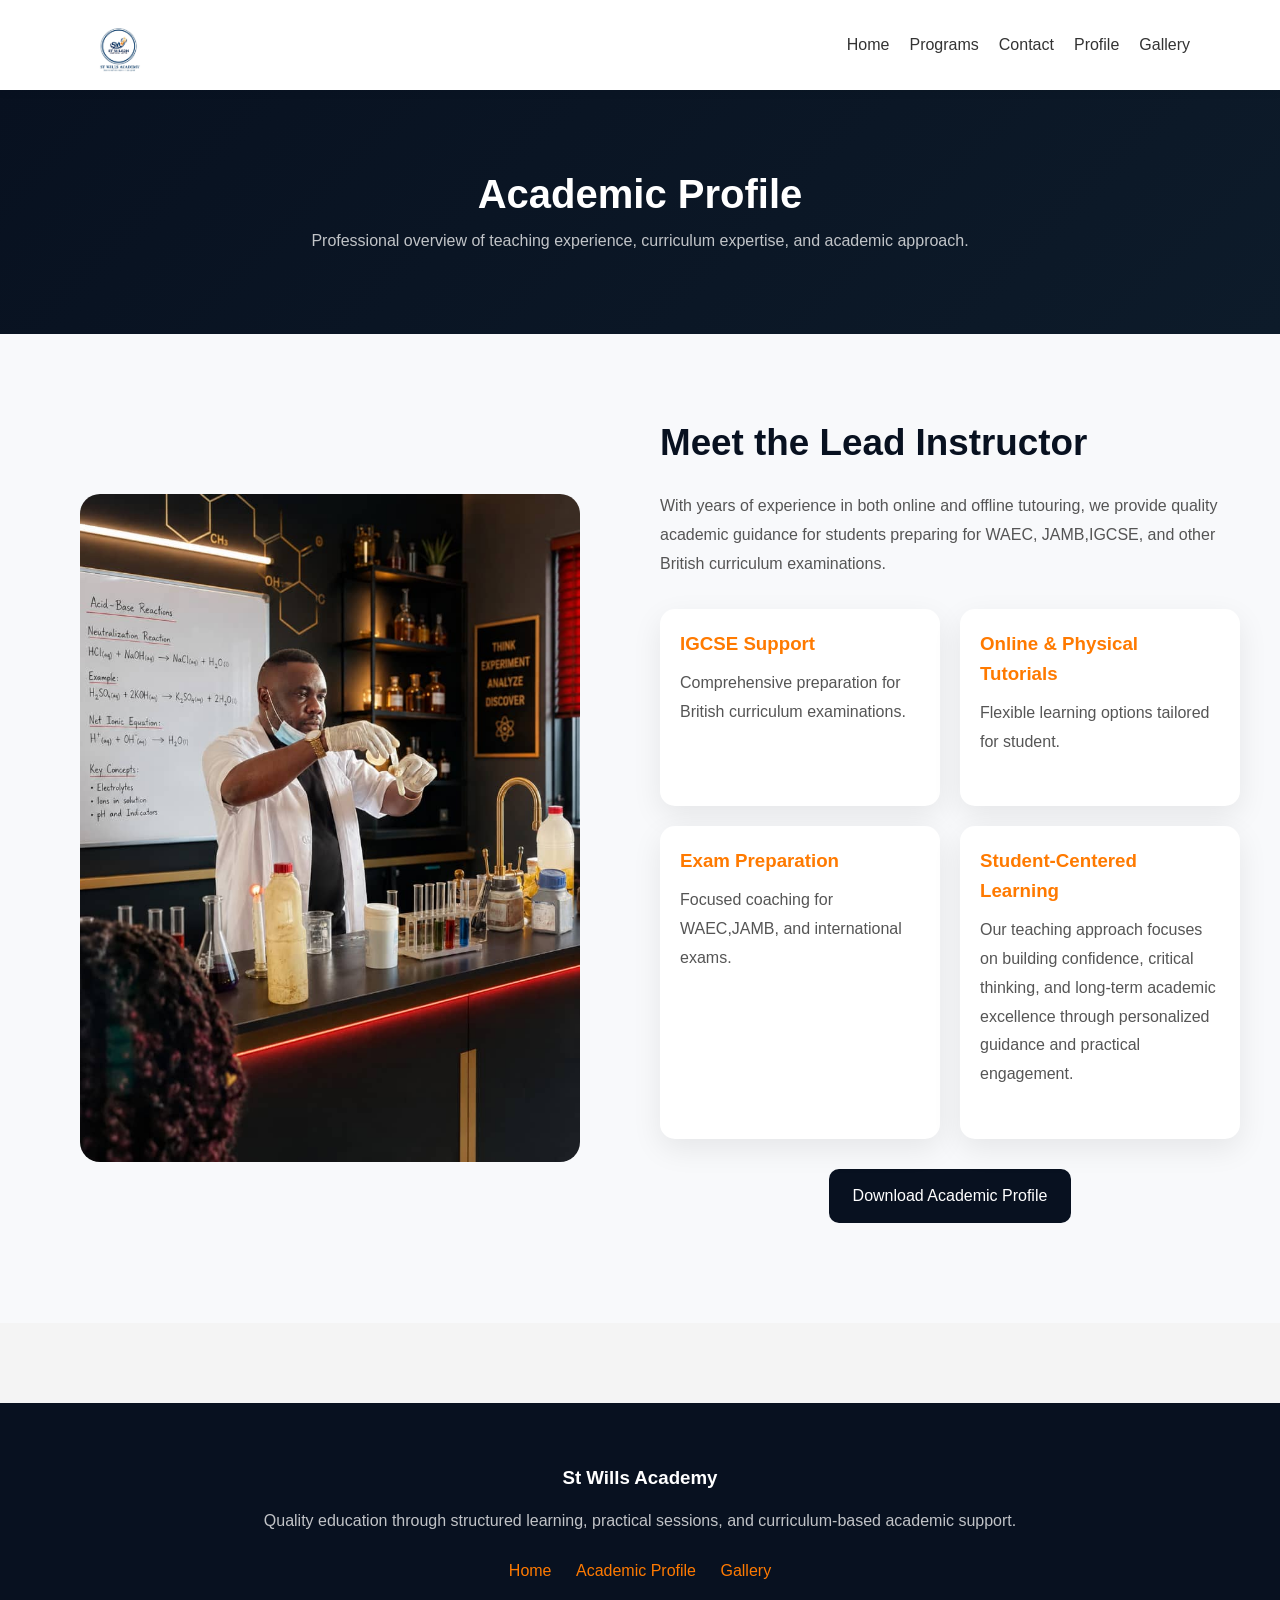
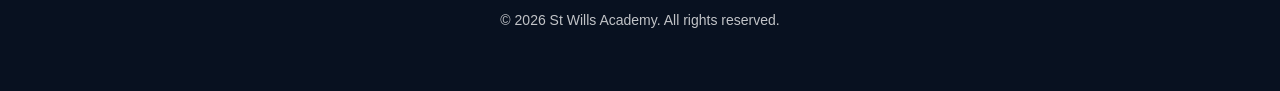
==== pages/academic-profile.html @ a0d8726b "Added academic profile page and responsive improvements" ====
<!doctype html>
<html lang="en">
  <head>
    <meta charset="UTF-8" />
    <meta name="viewport" content="width=device-width, initial-scale=1.0" />
    <title>Academic Profile | St Wills Academy</title>

    <link rel="stylesheet" href="../css/style.css" />
  </head>

  <body>
    <!-- NAVBAR -->
    <header class="navbar">
      <div class="container nav-wrapper">
        <a href="index.html" class="logo">
          <img src="../images/logo.jpg" alt="St Wills Academy Logo" />
        </a>

        <!-- NAV LINKS -->
        <nav class="nav-links" id="navLinks">
          <a href="../index.html">Home</a>
          <a href="../pages/Programs.html">Programs</a>
          <a href="../pages/contact.html">Contact</a>
          <a href="../pages/academic-profile.html">Profile</a>
          <a href="../pages/gallery.html">Gallery</a>
        </nav>

        <!-- HAMBURGER -->
        <div class="hamburger" id="hamburger">☰</div>
      </div>
    </header>
    <!-- profile-hero -->

    <section class="profile-hero">
      <div class="profile-hero-content">
        <h1>Academic Profile</h1>

        <p>
          Professional overview of teaching experience, curriculum expertise,
          and academic approach.
        </p>
      </div>
    </section>
    <!-- Instructor Section -->
    <section class="instructor-section">
      <div class="instructor-container">
        <div class="instructor-image">
          <img src="../images/academic-profile.jpg" alt="Lead Instructor" />
        </div>
        <div class="instructor-content">
          <h2>Meet the Lead Instructor</h2>
          <p>
            With years of experience in both online and offline tutouring, we
            provide quality academic guidance for students preparing for WAEC,
            JAMB,IGCSE, and other British curriculum examinations.
          </p>
          <div class="instructor-highlights">
            <div class="highlight-card">
              <h3>IGCSE Support</h3>
              <p>
                Comprehensive preparation for British curriculum examinations.
              </p>
            </div>
            <div class="highlight-card">
              <h3>Online & Physical Tutorials</h3>
              <p>Flexible learning options tailored for student.</p>
            </div>
            <div class="highlight-card">
              <h3>Exam Preparation</h3>
              <p>Focused coaching for WAEC,JAMB, and international exams.</p>
            </div>
            <div class="highlight-card">
              <h3>Student-Centered Learning</h3>

              <p>
                Our teaching approach focuses on building confidence, critical
                thinking, and long-term academic excellence through personalized
                guidance and practical engagement.
              </p>
            </div>
          </div>
          <a
            href="../assets/academic-profile.pdf"
            class="profile-btn"
            target="_blank"
          >
            Download Academic Profile</a
          >
        </div>
      </div>
    </section>
    <!-- FOOTER -->
    <footer class="profile-footer">
      <div class="footer-content">
        <h3>St Wills Academy</h3>

        <p>
          Quality education through structured learning, practical sessions, and
          curriculum-based academic support.
        </p>

        <div class="footer-links">
          <a href="../index.html">Home</a>
          <a href="../pages/academic-profile.html">Academic Profile</a>
          <a href="../pages/gallery.html">Gallery</a>
        </div>

        <p class="copyright">© 2026 St Wills Academy. All rights reserved.</p>
      </div>
    </footer>
  </body>
</html>
---- css/style.css ----
/* RESET */
:root {
  --text-light: #555;
  --text-dark-bg: rgba(255, 255, 255, 0.82);
}
* {
  margin: 0;
  padding: 0;
  box-sizing: border-box;
  font-family: "Segoe UI", sans-serif;
  max-width: 100%;
}

html {
  scroll-behavior: smooth;
}

body {
  overflow-x: hidden;
  line-height: 1.6;
  background: #f4f4f4;
  color: #222;
}
h1 {
  font-weight: 36px;
  line-height: 1.2;
}
h2 {
  font-size: 28px;
}
p {
  color: var(--text-light);
  font-size: 16px;
}

.dark-section p {
  color: var(--text-dark-bg);
}

img,
video {
  max-width: 100%;
  display: block;
}

/* CONTAINER */
.container {
  width: 90%;
  max-width: 1100px;
  margin: auto;
}

/* NAVBAR BASE */
.navbar {
  background: #fff;
  padding: 15px 0;
  box-shadow: 0 2px 10px rgba(0, 0, 0, 0.05);
  position: sticky;
  top: 0;
  z-index: 1000;
}

.nav-wrapper {
  display: flex;
  justify-content: space-between;
  align-items: center;
}

/* LOGO */
.logo img {
  height: 60px;
}

/* NAV LINKS (hidden by default on mobile) */
.nav-links {
  display: none;
  flex-direction: column;
  position: absolute;
  top: 70px;
  right: 5%;
  background: #fff;
  width: 200px;
  box-shadow: 0 5px 20px rgba(0, 0, 0, 0.1);
  border-radius: 8px;
  padding: 15px;
}

.nav-links a {
  padding: 10px 0;
  text-decoration: none;
  color: #333;
}

/* HAMBURGER (visible on mobile) */
.hamburger {
  font-size: 24px;
  cursor: pointer;
}
.nav-links.active {
  display: flex;
}
.nav-links a:hover {
  color: #ff7a00;
}

.nav-links a {
  position: relative;
}

.nav-links a::after {
  content: "";
  position: absolute;
  left: 0;
  bottom: -5px;
  width: 0%;
  height: 2px;
  background: #ff7a00;
  transition: 0.3s;
}

.nav-links a:hover::after {
  width: 100%;
}

/* HERO */

.hero {
  background: url("../images/sunrise-university.jpg") center/cover no-repeat;
  height: 85vh;
  display: flex;
  align-items: center;
  justify-content: center;
  text-align: center;
  color: #fff;
  position: relative;
}
.hero-overlay {
  position: absolute;
  inset: 0;
  background: rgba(0, 0, 0, 0.55);
}

.hero::before {
  content: "";
  position: absolute;
  width: 100%;
  height: 100%;
  background: rgba(0, 0, 0, 0.6);
}

.hero-content {
  position: relative;
  z-index: 2;
  display: flex;
  flex-direction: column;
  align-items: center;
  justify-content: center;
  text-align: center;
  max-width: 800px;
  margin: 0 auto;
  padding: 0 20px;
  padding-top: 10px;
}

.hero h1 {
  font-size: 28px;
}

.hero p {
  margin-bottom: 10px;
}
.hero-buttons {
  display: flex;
  justify-content: center;
  align-items: center;
  flex-wrap: wrap;
  width: 100%;
  gap: 12px;
  margin-top: 10px;
}

.btn {
  display: inline-block;
  padding: 12px 22px;
  background: #ff7a00;
  color: #fff;
  border-radius: 6px;
  text-align: center;
  min-width: 160px;
  text-decoration: none;
  transition: 0.3s;
}
.btn.primary {
  background: #ff7a00;
}
.btn.secondary {
  background: transparent;
  border: 1px solid #ff7a00;
  color: #fff;
}

.btn:hover {
  background: #e66900;
}
/* SECTION */
section {
  padding: 70px 20px;
}
.section-title {
  margin-bottom: 15px;
}
.section-subtext {
  margin-bottom: 35px;
}

/* ABOUT */
.about {
  display: grid;
  grid-template-columns: 1fr;
  gap: 20px;
}

.carousel img {
  display: none;
  width: 100%;
  height: 500px;
  border-radius: 10px;
}

.carousel .active {
  display: block;
}
/* PROMISE SECTION */
/* SECTION WRAPPER */
.premium-section {
  padding: 60px 20px;

  background:
    radial-gradient(
      circle at top left,
      rgba(13, 110, 253, 0.3),
      transparent 30%
    ),
    radial-gradient(
      circle at bottom right,
      rgba(0, 31, 77, 0.4),
      transparent 35%
    ),
    linear-gradient(135deg, #081120, #0d1b2a);

  overflow-x: hidden;
}
/* SECTION HEADINGS */
.section-header {
  text-align: center;

  margin-bottom: 50px;
}

.section-header h2 {
  font-size: 2.2rem;

  color: white;

  margin-bottom: 15px;
}

.section-header p {
  max-width: 700px;

  margin: auto;

  line-height: 1.7;

  color: rgba(255, 255, 255, 0.82);
}
/* GRID SYSTEM (MOBILE FIRST) */
.glass-grid {
  display: grid;

  grid-template-columns: 1fr;

  gap: 20px;

  justify-items: center;

  width: 100%;
}
/* GLASS CARD */
.glass-card {
  width: 100%;
  max-width: 350px;

  box-sizing: border-box;

  padding: 30px 25px;

  border-radius: 20px;

  background: rgba(255, 255, 255, 0.08);

  backdrop-filter: blur(12px);
  -webkit-backdrop-filter: blur(12px);

  border: 1px solid rgba(255, 255, 255, 0.15);

  box-shadow: 0 8px 32px rgba(0, 0, 0, 0.15);

  position: relative;

  overflow: hidden;

  transition:
    transform 0.3s ease,
    box-shadow 0.3s ease;
}
/* CARD LIGHT EFFECT */
.glass-card::before {
  content: "";

  position: absolute;

  width: 120px;
  height: 120px;

  background: rgba(255, 255, 255, 0.08);

  border-radius: 50%;

  top: -40px;
  right: -40px;
}
/* HOVER EFFECT */
.glass-card:hover {
  transform: translateY(-6px);

  box-shadow: 0 15px 40px rgba(0, 0, 0, 0.25);
}
/* CARD TYPOGRAPHY */
.glass-card h3 {
  font-size: 1.5rem;

  line-height: 1.2;

  margin-bottom: 15px;

  color: #ff7a00;
}

.glass-card p {
  font-size: 15px;

  line-height: 1.7;

  color: rgba(255, 255, 255, 0.82);
}

/* ACADEMIC PROFILE */

/* HOMEPAGE INTRO */
.intro-section {
  padding: 80px 20px;
  text-align: center;

  background: #0d1b2a;
  color: white;
}

.intro-content {
  max-width: 800px;
  margin: auto;
}

.intro-section h2 {
  font-size: 2.2rem;
  margin-bottom: 15px;
}

.intro-section p {
  line-height: 1.7;
  color: rgba(255, 255, 255, 0.8);
  margin-bottom: 25px;
}

.intro-btn {
  display: inline-block;

  padding: 12px 22px;

  background: #ff7a00;
  color: white;

  border-radius: 8px;

  text-decoration: none;

  transition: 0.3s ease;
}

.intro-btn:hover {
  background: #ff8f1f;
}
/* PROFILE HERO */
.profile-hero {
  padding: 80px 20px;
  text-align: center;

  background: linear-gradient(135deg, #081120, #0d1b2a);
  color: white;
}

.profile-hero-content {
  max-width: 800px;
  margin: auto;
}

.profile-hero h1 {
  font-size: 2.5rem;
  margin-bottom: 10px;
}

.profile-hero p {
  color: rgba(255, 255, 255, 0.75);
  line-height: 1.6;
}
/* INSTRUCTOR SECTION */
.instructor-section {
  padding: 80px 20px;
  background: #f8f9fb;
}
/* INSTRUCTOR LAYOUT */

.instructor-container {
  display: flex;
  flex-direction: column;

  gap: 40px;

  max-width: 1200px;
  margin: auto;
}

.instructor-image {
  width: 100%;
}

.instructor-image img {
  width: 100%;

  max-width: 500px;

  height: auto;

  display: block;

  margin: auto;

  border-radius: 20px;

  object-fit: cover;
}

.instructor-content {
  width: 100%;
}

.instructor-highlights {
  display: grid;

  grid-template-columns: 1fr;

  gap: 20px;

  margin-top: 30px;
}

.instructor-content h2 {
  font-size: 2.3rem;
  margin-bottom: 20px;
  color: #081120;
}
.instructor-content p {
  line-height: 1.8;
  margin-bottom: 30px;
  color: #555;
}

.highlight-card {
  padding: 20px;
  border-radius: 15px;
  background: white;
  box-shadow: 0 10px 30px rgba(0, 0, 0, 0.08);
}
.highlight-card h3 {
  margin-bottom: 10px;
  color: #ff7a00;
}
.profile-btn {
  display: block;

  width: fit-content;

  margin: 30px auto 20px;

  padding: 14px 24px;

  border-radius: 10px;

  background: #081120;

  color: white;

  text-decoration: none;

  transition: 0.3s ease;
}
.profile-btn:hover {
  background: #0d6efd;
}
/* PROFILE FOOTER */
.profile-footer {
  background: #081120;
  color: white;

  padding: 60px 20px;
  margin-top: 80px;

  text-align: center;
}

.footer-content {
  max-width: 800px;
  margin: auto;
}

.profile-footer h3 {
  margin-bottom: 15px;
}

.profile-footer p {
  color: rgba(255, 255, 255, 0.75);
  line-height: 1.6;
}

.footer-links {
  margin: 25px 0;
}

.footer-links a {
  margin: 0 10px;
  color: #ff7a00;
  text-decoration: none;
}

.footer-links a:hover {
  text-decoration: underline;
}

.copyright {
  font-size: 14px;
  margin-top: 20px;
  color: rgba(255, 255, 255, 0.5);
}

/* VIDEO */
.video-section {
  height: 50vh;
  padding: 40px 20px;
  position: relative;
  overflow: hidden;
}
.video-section video {
  width: 100%;
  height: 100%;
  border-radius: 10px;
  object-fit: cover;
}

/* CONTACT */
.contact-hero {
  background: url("../images/student-study.jpg") center/cover no-repeat;
  height: 50vh;
  display: flex;
  align-items: center;
  color: #fff;
  position: relative;
}
.contact-container {
  display: flex;
  flex-direction: column;
  gap: 20px;
}
.contact-grid {
  display: flex;
  flex-direction: column;
  gap: 20px;
  background: #f4f4f4;
  padding: 30px;
  border-radius: 10px;
}
.contact-action {
  display: flex;
  flex-direction: column;
  gap: 10px;
}
.contact-action .btn {
  width: fit-content;
  min-width: 180px;
}

.contact-box {
  background: #f4f4f4;
  padding: 30px;
  border-radius: 10px;
  margin-bottom: 20px;
}

.contact-box a {
  display: block;
  width: 100%;
  margin: 10px 0;
}

/* CONTACT FORM */
.contact-form {
  background: #fff;
  padding: 30px 20px;
  margin-top: 40px;
  border-radius: 12px;
  box-shadow: 0 8px 25px rgba(0, 0, 0, 0.08);
  max-width: 500px;
  margin-left: auto;
  margin-right: auto;
}

.contact-form h2 {
  margin-bottom: 20px;
  text-align: center;
}

/* FORM GROUP */
.form-group {
  position: relative;
  margin-bottom: 20px;
}

/* INPUTS */
.form-group input,
.form-group textarea {
  width: 100%;
  padding: 14px 12px;
  border: 1px solid #ddd;
  border-radius: 6px;
  outline: none;
  font-size: 14px;
  background: transparent;
}

/* LABEL */
.form-group label {
  position: absolute;
  left: 12px;
  top: 14px;
  color: #777;
  font-size: 14px;
  background: #fff;
  padding: 0 5px;
  transition: 0.3s;
}

/* FLOAT EFFECT */
.form-group input:focus + label,
.form-group input:valid + label,
.form-group textarea:focus + label,
.form-group textarea:valid + label {
  top: -8px;
  font-size: 12px;
  color: #ff7a00;
}

/* BUTTON */
.contact-form button {
  width: 100%;
  padding: 12px;
  border: none;
  background: #ff7a00;
  color: #fff;
  font-size: 16px;
  border-radius: 6px;
  cursor: pointer;
  transition: 0.3s;
}

.contact-form button:hover {
  background: #e66b00;
}

/* SOCIALS*/
.social-links {
  display: grid;
  grid-template-columns: repeat(4, 1fr);
  gap: 15px;
  max-width: 200px;
}
.social-links a {
  font-size: 20px;
  text-align: center;
  cursor: pointer;
  color: #ff6600;
  transition: 0.3s;
}

.social-links a:hover {
  color: #ffcc00;
}

/* PROGRAM HERO */
.program-hero {
  background: url("../images/program-img.jpg") center/cover no-repeat;
  height: 50vh;
  color: #fff;
  text-align: center;
  padding: 60px 20px;
  position: relative;
}

.scroll-down {
  margin-top: 20px;
  font-size: 30px;

  opacity: 0.7;
}

/* PROGRAM GRID */
.programs {
  display: grid;
  grid-template-columns: 1fr;
  gap: 20px;
  padding: 40px 0;
}

/* CARD */
.program-card {
  background: #fff;
  padding: 25px;
  border-radius: 10px;
  box-shadow: 0 6px 20px rgba(0, 0, 0, 0.08);
  transition: 0.3s;
}

.program-card h3 {
  margin-bottom: 10px;
  color: #ff7a00;
}

.program-card:hover {
  transform: translateY(-5px);
}

/* CTA */
.program-cta {
  text-align: center;
  padding: 40px 0;
}
/* FACILITIES */
.facilities {
  padding: 60px 20px;
  text-align: center;
  background: linear-gradient(135deg, #ff6600, #001f4d);
}

.facility-grid {
  display: grid;
  gap: 15px;
}

.facility-grid img {
  width: 100%;
  height: 500px;
  object-fit: cover;
  box-shadow: 0 10px 25px rgba(0, 0, 0, 0.1);
  border-radius: 12px;
  transition: transform 0.4s ease;
}
.facility-grid img:hover {
  transform: scale(1.05);
}
#lightbox {
  position: fixed;
  top: 0;
  left: 0;
  width: 100%;
  height: 100%;
  background: rgba(0, 0, 0, 0.9);
  display: none;
  justify-content: center;
  align-items: center;
  z-index: 1000;
}

#lightbox img {
  max-width: 90%;
  max-height: 90%;
  border-radius: 10px;
}

/* GALLERY PREVIEW */

.gallery-preview {
  padding: 70px 40px;
  background: linear-gradient(135deg, #ff6600, #001f4d);
}

.preview-grid {
  display: grid;
  grid-template-columns: 1fr;
  gap: 15px;
  margin-top: 30px;
}

.preview-grid img {
  width: 100%;
  height: 240px;
  object-fit: cover;
  border-radius: 10px;
  transition:
    transform 0.4s ease,
    box-shadow 0.4s ease;
}
.preview-grid img:hover {
  transform: translateY(-6px);
  box-shadow: 0 20px 40px rgba(0, 0, 0, 0.25);
}

.preview-btn {
  text-align: center;
  margin-top: 25px;
}
/* GALLERY  */
.gallery-hero {
  text-align: center;
  padding: 60px 20px;
  background:
    radial-gradient(
      circle at top left,
      rgba(13, 110, 253, 0.25),
      transparent 40%
    ),
    radial-gradient(
      circle at bottom right,
      rgba(0, 31, 77, 0.35),
      transparent 40%
    ),
    linear-gradient(135deg, #081120, #0d1b2a);
  height: 30vh;
  background-position: cover;
  color: white;
}

.gallery-hero h1 {
  font-size: 32px;
  margin-bottom: 10px;
}

.gallery-section {
  padding: 60px 20px;
}

.gallery-grid {
  display: grid;
  grid-template-columns: 1fr;
  gap: 15px;
}

.gallery-grid img {
  width: 100%;
  height: 260px;
  object-fit: cover;
  border-radius: 10px;
  transition: 0.3s;
}

.gallery-grid img:hover {
  transform: scale(1.03);
}
.gallery-cta {
  text-align: center;
  padding: 70px 20px;
  background: linear-gradient(135deg, #ff6600, #001f4d);
  color: white;
}

.gallery-cta h2 {
  font-size: 28px;
  margin-bottom: 15px;
}

.gallery-cta p {
  max-width: 600px;
  margin: auto;
  margin-bottom: 25px;
  line-height: 1.6;
}
/*TESTIMONIAL*/
.testimonials {
  padding: 60px 20px;
  background: #f8f9fb;
  text-align: center;
}

.section-title {
  font-size: 28px;
  margin-bottom: 30px;
  color: #222;
}

.testimonial-wrapper {
  overflow: hidden;
  max-width: 1000px;
  margin: auto;
}

.testimonial-track {
  display: flex;
  transition: transform 0.6s ease;
}

.testimonial-card {
  flex: 0 0 100%;
  padding: 20px;
  box-sizing: border-box;
}

.testimonial-card p {
  background: white;
  padding: 20px;
  border-radius: 10px;
  box-shadow: 0 5px 15px rgba(0, 0, 0, 0.08);
  font-size: 16px;
  line-height: 1.6;
}

.testimonial-card h4 {
  margin-top: 10px;
  color: #333;
}

/* Desktop: show 2 cards */
@media (min-width: 768px) {
  .testimonial-card {
    flex: 0 0 50%;
  }
}

/* ANIMATION*/
.fade-in {
  opacity: 0;
  transform: translateY(20px);
  transition: all 0.6s ease;
}

.fade-in.show {
  opacity: 1;
  transform: translateY(0);
}

.program-card,
.testimonial-card,
.proof-card {
  transition:
    transform 0.3s ease,
    box-shadow 0.3s ease;
}

.program-card:hover,
.testimonial-card:hover,
.proof-card:hover {
  transform: translateY(-6px);
  box-shadow: 0 10px 25px rgba(0, 0, 0, 0.1);
}

.btn {
  transition: all 0.3s ease;
}

.btn:hover {
  transform: scale(1.05);
}

/*PRE-FOOTER*/
.pre-footer {
  background:
    radial-gradient(
      circle at top left,
      rgba(13, 110, 253, 0.25),
      transparent 40%
    ),
    radial-gradient(
      circle at bottom right,
      rgba(0, 31, 77, 0.35),
      transparent 40%
    ),
    linear-gradient(135deg, #081120, #0d1b2a);
  color: #fff;
  padding: 50px 20px;
}

.pre-footer-grid {
  display: grid;
  gap: 20px;
}

.pre-footer a {
  color: #ff7a00;
  text-decoration: none;
  margin: 10px;
}

/* FOOTER */
.footer {
  background:
    radial-gradient(
      circle at top left,
      rgba(13, 110, 253, 0.25),
      transparent 40%
    ),
    radial-gradient(
      circle at bottom right,
      rgba(0, 31, 77, 0.35),
      transparent 40%
    ),
    linear-gradient(135deg, #081120, #0d1b2a);
  color: #fff;
  text-align: center;
  padding: 20px;
}

/* MAIN DESKTOP RESPONSIVENESS */
@media (min-width: 768px) {
  /* SHOW INLINE NAV */
  .nav-links {
    display: flex;
    position: static;
    flex-direction: row;
    box-shadow: none;
    background: none;
    width: auto;
    padding: 0;
  }

  .nav-links a {
    margin-left: 20px;
  }

  /* HIDE HAMBURGER */
  .hamburger {
    display: none;
  }

  .hero h1 {
    font-size: 42px;
  }
  .hero-buttons {
    flex-direction: row;
  }

  .about {
    grid-template-columns: 1fr 1fr;
    align-items: center;
  }

  .contact-grid {
    flex-direction: row;
    justify-content: space-between;
    align-items: center;
  }
  .contact-container {
    flex-direction: row;
    text-align: center;
  }
  .contact-info {
    flex: 1;
  }
  .contact-actions {
    flex: 1;
    align-items: flex-start;
  }
  .contact-actions a {
    width: 80%;
    margin: 20px 20px;
    margin-bottom: 10px;
    min-width: 180px;
  }
  .connect-container {
    flex-direction: row;
    justify-content: space-between;
    align-items: center;
  }
  .social-links {
    grid-template-columns: repeat(8, 1fr);
    max-width: none;
  }

  @media (min-width: 768px) {
    .facility-grid {
      grid-template-columns: repeat(2, 1fr);
    }
  }

  .testimonial-grid {
    grid-template-columns: repeat(3, 1fr);
  }
  .proof-grid {
    grid-template-columns: repeat(3, 1fr);
  }
  .why-grid {
    grid-template-columns: repeat(2, 1fr);
  }
  .pre-footer-grid {
    grid-template-columns: repeat(3, 1fr);
  }
  .testimonial-card {
    min-width: 10%;
  }
}
.instructor-container {
  grid-template-columns: 1fr 1fr;
}

/* DESKTOP */
@media (min-width: 1024px) {
  .video-section {
    height: 85vh;
  }

  .programs {
    grid-template-columns: repeat(3, 1fr);
  }
  .why-grid {
    grid-template-columns: repeat(4, 1fr);
  }
}
/* DESKTOP */
@media (min-width: 768px) {
  .programs {
    grid-template-columns: repeat(2, 1fr);
  }
}

@media (min-width: 1024px) {
  .programs {
    grid-template-columns: repeat(3, 1fr);
  }
}
@media (min-width: 768px) {
  .preview-grid {
    grid-template-columns: repeat(3, 1fr);
  }
}
@media (min-width: 768px) {
  .gallery-grid {
    grid-template-columns: repeat(3, 1fr);
  }
}

/* DESKTOP */

@media (min-width: 768px) {
  .instructor-container {
    flex-direction: row;

    align-items: center;
  }

  .instructor-image,
  .instructor-content {
    flex: 1;
  }

  .instructor-highlights {
    grid-template-columns: repeat(2, 1fr);
  }
}
/* TABLET MEDIA QUERY */
@media (min-width: 768px) {
  .glass-grid {
    grid-template-columns: repeat(2, 1fr);
  }
}
/* DESKTOP MEDIA QUERY  */
@media (min-width: 1024px) {
  .glass-grid {
    grid-template-columns: repeat(3, 1fr);
  }
}
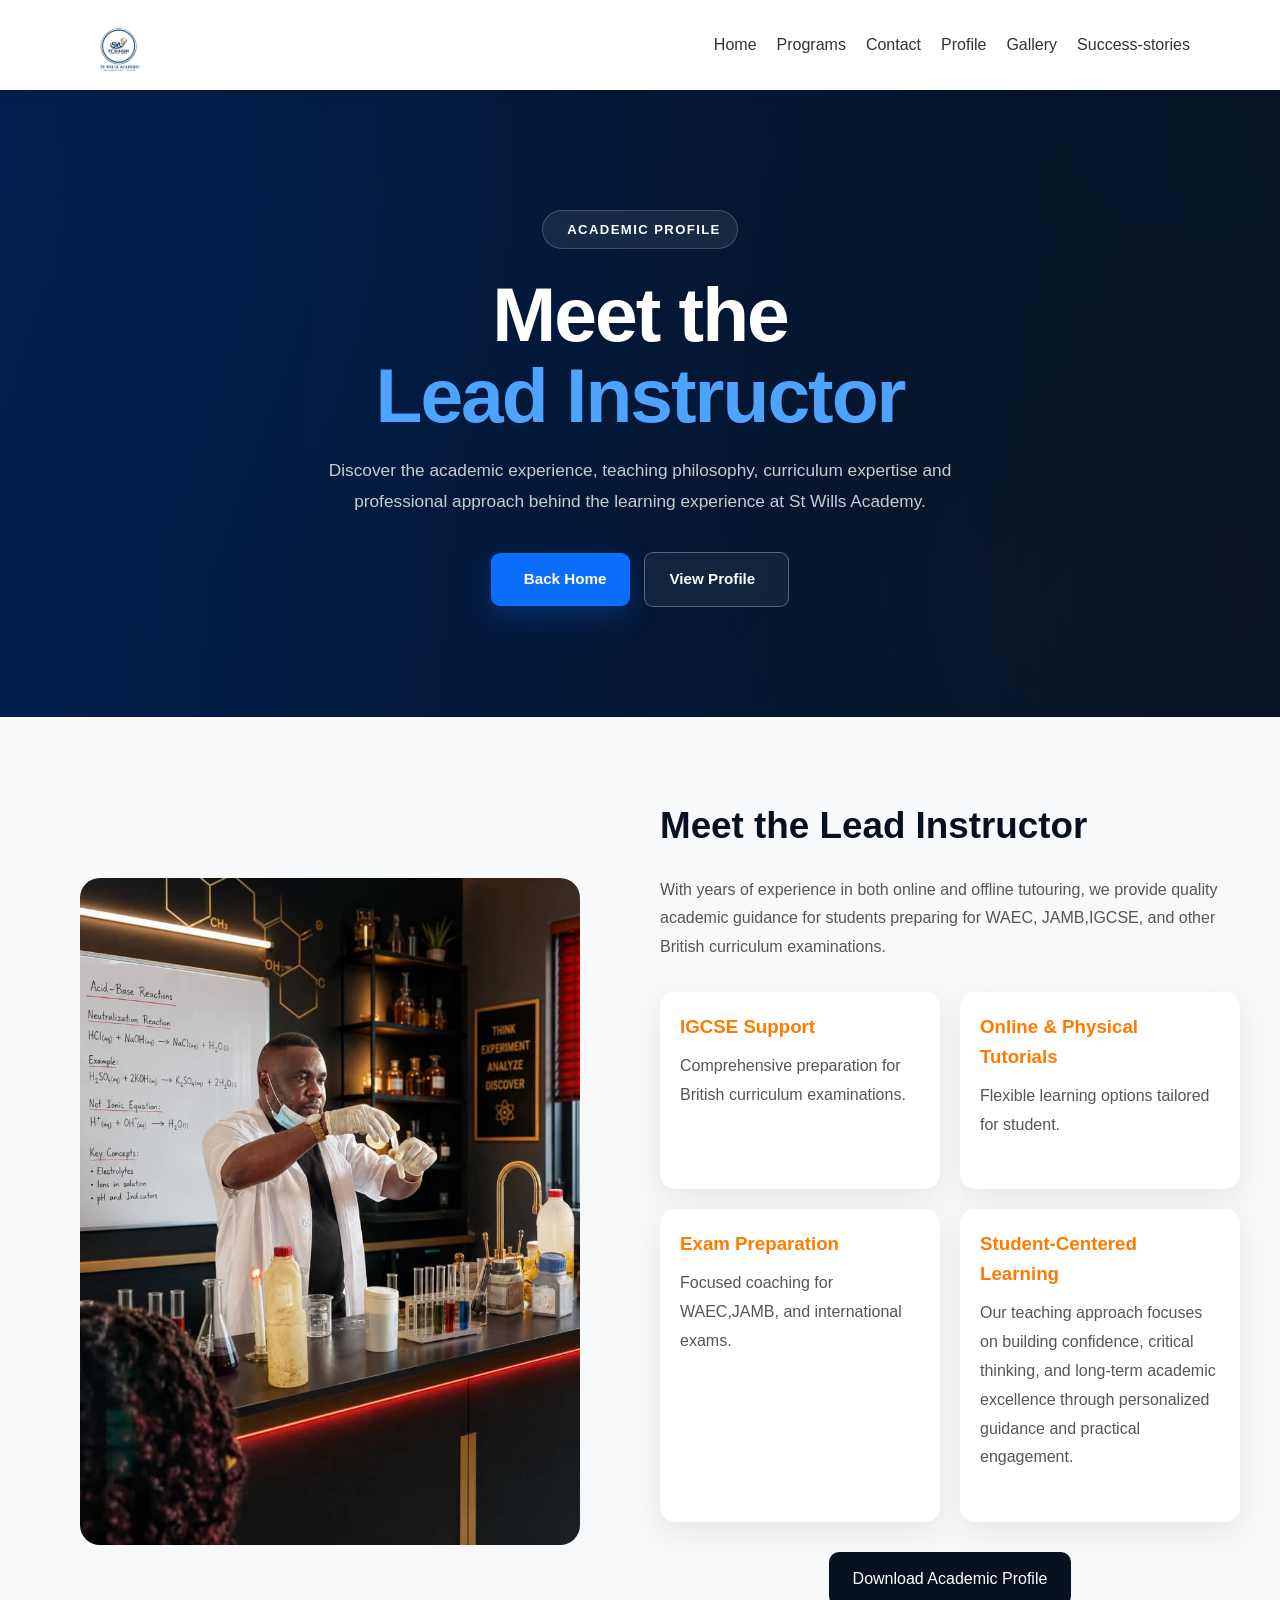
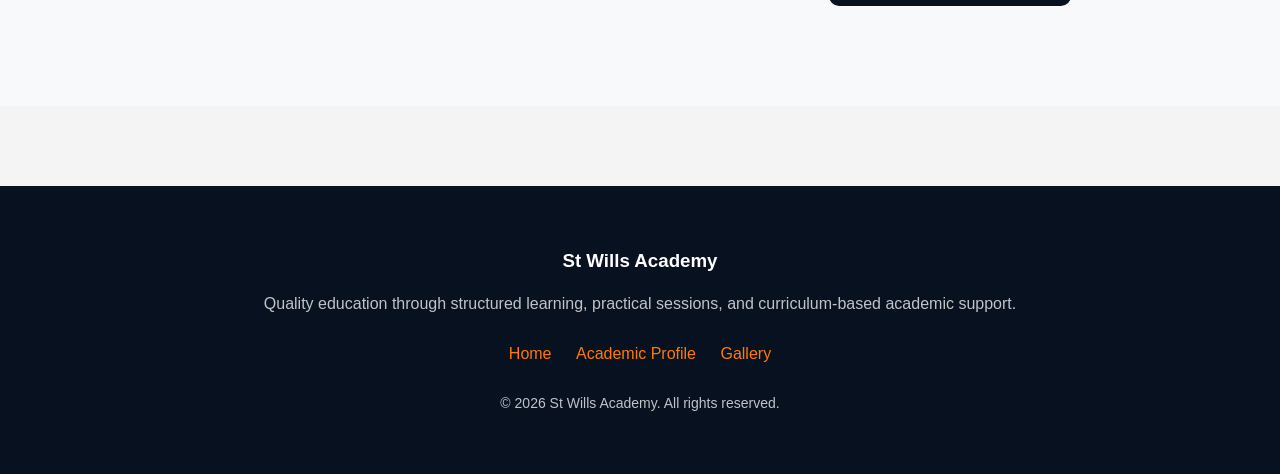
==== commit 824f549a: "Updated student success stories page" ====
--- a/pages/academic-profile.html
+++ b/pages/academic-profile.html
@@ -6,13 +6,15 @@
     <title>Academic Profile | St Wills Academy</title>
 
     <link rel="stylesheet" href="../css/style.css" />
+    <!-- Academic profile Page CSS -->
+    <link rel="stylesheet" href="../css/academic-profile.css" />
   </head>
 
   <body>
     <!-- NAVBAR -->
     <header class="navbar">
       <div class="container nav-wrapper">
-        <a href="index.html" class="logo">
+        <a href="../index.html" class="logo">
           <img src="../images/logo.jpg" alt="St Wills Academy Logo" />
         </a>
 
@@ -23,6 +25,7 @@
           <a href="../pages/contact.html">Contact</a>
           <a href="../pages/academic-profile.html">Profile</a>
           <a href="../pages/gallery.html">Gallery</a>
+          <a href="../pages/student-success.html">Success-stories</a>
         </nav>
 
         <!-- HAMBURGER -->
@@ -31,14 +34,39 @@
     </header>
     <!-- profile-hero -->
 
+    <!-- ACADEMIC PROFILE HERO -->
     <section class="profile-hero">
+      <div class="profile-hero-glow profile-glow-one"></div>
+      <div class="profile-hero-glow profile-glow-two"></div>
+
       <div class="profile-hero-content">
-        <h1>Academic Profile</h1>
+        <span class="profile-hero-tag">
+          <i class="fa-solid fa-graduation-cap"></i>
+          Academic Profile
+        </span>
+
+        <h1>
+          Meet the
+          <span>Lead Instructor</span>
+        </h1>
 
         <p>
-          Professional overview of teaching experience, curriculum expertise,
-          and academic approach.
+          Discover the academic experience, teaching philosophy, curriculum
+          expertise and professional approach behind the learning experience at
+          St Wills Academy.
         </p>
+
+        <div class="profile-hero-actions">
+          <a href="../index.html" class="profile-btn-primary">
+            <i class="fa-solid fa-arrow-left"></i>
+            Back Home
+          </a>
+
+          <a href="#academic-profile" class="profile-btn-secondary">
+            View Profile
+            <i class="fa-solid fa-arrow-down"></i>
+          </a>
+        </div>
       </div>
     </section>
     <!-- Instructor Section -->
@@ -108,5 +136,6 @@
         <p class="copyright">© 2026 St Wills Academy. All rights reserved.</p>
       </div>
     </footer>
+    <script src="../js/script.js"></script>
   </body>
 </html>
--- a/css/style.css
+++ b/css/style.css
@@ -944,7 +944,229 @@
   margin-top: 10px;
   color: #333;
 }
-
+/* ===========================
+   VIDEO TESTIMONIAL
+=========================== */
+.video-testimonials .section-header {
+  text-align: center;
+  max-width: 700px;
+  margin: 0 auto 50px;
+}
+
+.video-testimonials .section-tag {
+  display: inline-block;
+  color: #0b6efd;
+  font-weight: 600;
+  text-transform: uppercase;
+  letter-spacing: 1px;
+  margin-bottom: 12px;
+}
+
+.video-testimonials h2 {
+  font-size: clamp(2rem, 5vw, 2.8rem);
+  color: #081120;
+  margin-bottom: 18px;
+  font-weight: 700;
+}
+
+.video-testimonials .section-header p {
+  color: #6b7280;
+  font-size: 1.05rem;
+  line-height: 1.8;
+}
+.video-grid {
+  display: grid;
+  gap: 30px;
+  margin-top: 40px;
+  max-width: 900px;
+  margin: 0 auto;
+}
+
+.video-card {
+  background: #fff;
+  border-radius: 18px;
+  overflow: hidden;
+  box-shadow: 0 12px 35px rgba(0, 0, 0, 0.08);
+}
+
+.video-wrapper {
+  aspect-ratio: 16/9;
+  overflow: hidden;
+  background: #000;
+}
+
+.video-wrapper video {
+  width: 100%;
+  height: 100%;
+  display: block;
+  object-fit: cover;
+}
+
+.video-content {
+  padding: 32px;
+}
+
+.video-label {
+  display: inline-block;
+  background: #eef6ff;
+  color: #0b6efd;
+  padding: 6px 14px;
+  border-radius: 999px;
+  font-size: 0.85rem;
+  font-weight: 600;
+  margin-bottom: 15px;
+}
+
+.video-content h3 {
+  color: #081120;
+  font-size: 1.7rem;
+  margin-bottom: 14px;
+}
+
+.video-content p {
+  color: #666;
+  line-height: 1.8;
+}
+
+.success-hero {
+  position: relative;
+
+  padding: 140px 20px;
+
+  text-align: center;
+
+  color: white;
+
+  background:
+    linear-gradient(rgba(8, 17, 32, 0.75), rgba(8, 17, 32, 0.75)),
+    url("../images/classroom.jpg") center/cover;
+}
+
+.success-hero-content {
+  max-width: 800px;
+
+  margin: auto;
+}
+
+.featured-card {
+  display: grid;
+
+  gap: 35px;
+
+  background: white;
+
+  border-radius: 20px;
+
+  padding: 35px;
+
+  box-shadow: 0 20px 60px rgba(0, 0, 0, 0.08);
+
+  margin-top: 50px;
+}
+
+@media (min-width: 900px) {
+  .featured-card {
+    grid-template-columns: 1.4fr 1fr;
+
+    align-items: center;
+  }
+}
+
+.video-wrapper {
+  aspect-ratio: 16/9;
+
+  overflow: hidden;
+
+  border-radius: 15px;
+
+  background: black;
+}
+
+.video-wrapper video {
+  width: 100%;
+
+  height: 100%;
+
+  object-fit: cover;
+
+  display: block;
+}
+.stories-grid {
+  display: grid;
+
+  gap: 30px;
+
+  margin-top: 50px;
+}
+
+.story-card {
+  background: white;
+
+  border-radius: 18px;
+
+  overflow: hidden;
+
+  box-shadow: 0 15px 40px rgba(0, 0, 0, 0.08);
+
+  transition: 0.3s;
+}
+
+.story-card:hover {
+  transform: translateY(-8px);
+}
+.success-page-action {
+  display: flex;
+  justify-content: center;
+  margin-top: 35px;
+}
+
+.success-page-btn {
+  display: inline-flex;
+  align-items: center;
+  justify-content: center;
+  gap: 10px;
+
+  margin-top: 30px;
+  padding: 14px 24px;
+
+  border-radius: 10px;
+
+  background: #081120;
+  color: #ffffff;
+
+  text-decoration: none;
+  font-size: 15px;
+  font-weight: 600;
+
+  transition: 0.3s ease;
+}
+
+.success-page-btn span {
+  font-size: 20px;
+  line-height: 1;
+  transition: transform 0.3s ease;
+}
+
+.success-page-btn:hover {
+  background: #0b6efd;
+  transform: translateY(-2px);
+}
+
+.success-page-btn:hover span {
+  transform: translateX(4px);
+}
+
+@media (min-width: 768px) {
+  .stories-grid {
+    grid-template-columns: repeat(2, 1fr);
+  }
+}
+
+@media (min-width: 1200px) {
+  .stories-grid {
+    grid-template-columns: repeat(3, 1fr);
+  }
+}
 /* Desktop: show 2 cards */
 @media (min-width: 768px) {
   .testimonial-card {
--- a/css/academic-profile.css
+++ b/css/academic-profile.css
@@ -0,0 +1,283 @@
+/* =========================================================
+   ST WILLS ACADEMY
+   ACADEMIC PROFILE HERO
+========================================================= */
+
+.profile-hero {
+  position: relative;
+  overflow: hidden;
+
+  padding: 120px 20px 110px;
+
+  text-align: center;
+
+  background:
+    radial-gradient(
+      circle at 15% 20%,
+      rgba(11, 110, 253, 0.25),
+      transparent 30%
+    ),
+    radial-gradient(
+      circle at 85% 80%,
+      rgba(255, 102, 0, 0.15),
+      transparent 30%
+    ),
+    linear-gradient(135deg, #001f4d 0%, #081120 60%, #061a36 100%);
+
+  color: #ffffff;
+}
+
+/* =========================================================
+   HERO OVERLAY
+========================================================= */
+
+.profile-hero::after {
+  content: "";
+
+  position: absolute;
+  inset: 0;
+
+  background: linear-gradient(
+    90deg,
+    rgba(0, 31, 77, 0.95),
+    rgba(8, 17, 32, 0.82)
+  );
+
+  pointer-events: none;
+}
+
+/* =========================================================
+   DECORATIVE GLOW
+========================================================= */
+
+.profile-hero-glow {
+  position: absolute;
+
+  border-radius: 50%;
+
+  filter: blur(2px);
+
+  pointer-events: none;
+}
+
+.profile-glow-one {
+  width: 300px;
+  height: 300px;
+
+  top: -150px;
+  right: -80px;
+
+  background: rgba(11, 110, 253, 0.12);
+}
+
+.profile-glow-two {
+  width: 260px;
+  height: 260px;
+
+  bottom: -140px;
+  left: -80px;
+
+  background: rgba(255, 102, 0, 0.08);
+}
+
+/* =========================================================
+   HERO CONTENT
+========================================================= */
+
+.profile-hero-content {
+  position: relative;
+
+  z-index: 2;
+
+  max-width: 850px;
+
+  margin: 0 auto;
+}
+
+/* =========================================================
+   HERO TAG
+========================================================= */
+
+.profile-hero-tag {
+  display: inline-flex;
+
+  align-items: center;
+  justify-content: center;
+
+  gap: 8px;
+
+  padding: 8px 16px;
+
+  border: 1px solid rgba(255, 255, 255, 0.18);
+
+  border-radius: 999px;
+
+  background: rgba(255, 255, 255, 0.08);
+
+  color: #ffffff;
+
+  font-size: 0.82rem;
+
+  font-weight: 700;
+
+  letter-spacing: 1.4px;
+
+  text-transform: uppercase;
+
+  backdrop-filter: blur(10px);
+}
+
+.profile-hero-tag i {
+  color: #ff6600;
+}
+
+/* =========================================================
+   HERO HEADING
+========================================================= */
+
+.profile-hero h1 {
+  margin: 25px 0 20px;
+
+  color: #ffffff;
+
+  font-size: clamp(2.7rem, 6vw, 5rem);
+
+  line-height: 1.05;
+
+  font-weight: 800;
+
+  letter-spacing: -2px;
+}
+
+.profile-hero h1 span {
+  display: block;
+
+  color: #4da3ff;
+}
+
+/* =========================================================
+   HERO DESCRIPTION
+========================================================= */
+
+.profile-hero p {
+  max-width: 720px;
+
+  margin: 0 auto;
+
+  color: rgba(255, 255, 255, 0.78);
+
+  font-size: 1.08rem;
+
+  line-height: 1.8;
+}
+
+/* =========================================================
+   HERO BUTTONS
+========================================================= */
+
+.profile-hero-actions {
+  display: flex;
+
+  justify-content: center;
+  align-items: center;
+
+  gap: 14px;
+
+  margin-top: 35px;
+
+  flex-wrap: wrap;
+}
+
+.profile-btn-primary,
+.profile-btn-secondary {
+  display: inline-flex;
+
+  align-items: center;
+  justify-content: center;
+
+  gap: 9px;
+
+  padding: 14px 24px;
+
+  border-radius: 9px;
+
+  text-decoration: none;
+
+  font-size: 0.95rem;
+
+  font-weight: 700;
+
+  transition:
+    transform 0.25s ease,
+    background 0.25s ease,
+    box-shadow 0.25s ease;
+}
+
+.profile-btn-primary {
+  background: #0b6efd;
+
+  color: #ffffff !important;
+
+  box-shadow: 0 10px 28px rgba(11, 110, 253, 0.25);
+}
+
+.profile-btn-primary:hover {
+  background: #075ac8;
+
+  color: #ffffff !important;
+
+  transform: translateY(-3px);
+}
+
+.profile-btn-secondary {
+  background: rgba(255, 255, 255, 0.06);
+
+  border: 1px solid rgba(255, 255, 255, 0.3);
+
+  color: #ffffff !important;
+
+  backdrop-filter: blur(8px);
+}
+
+.profile-btn-secondary:hover {
+  background: rgba(255, 255, 255, 0.14);
+
+  color: #ffffff !important;
+
+  transform: translateY(-3px);
+}
+
+/* =========================================================
+   MOBILE
+========================================================= */
+
+@media (max-width: 600px) {
+  .profile-hero {
+    padding: 90px 20px 85px;
+  }
+
+  .profile-hero h1 {
+    font-size: 2.5rem;
+
+    letter-spacing: -1.2px;
+  }
+
+  .profile-hero p {
+    font-size: 0.96rem;
+
+    line-height: 1.7;
+  }
+
+  .profile-hero-actions {
+    flex-direction: column;
+
+    width: 100%;
+  }
+
+  .profile-btn-primary,
+  .profile-btn-secondary {
+    width: 100%;
+
+    max-width: 280px;
+  }
+}
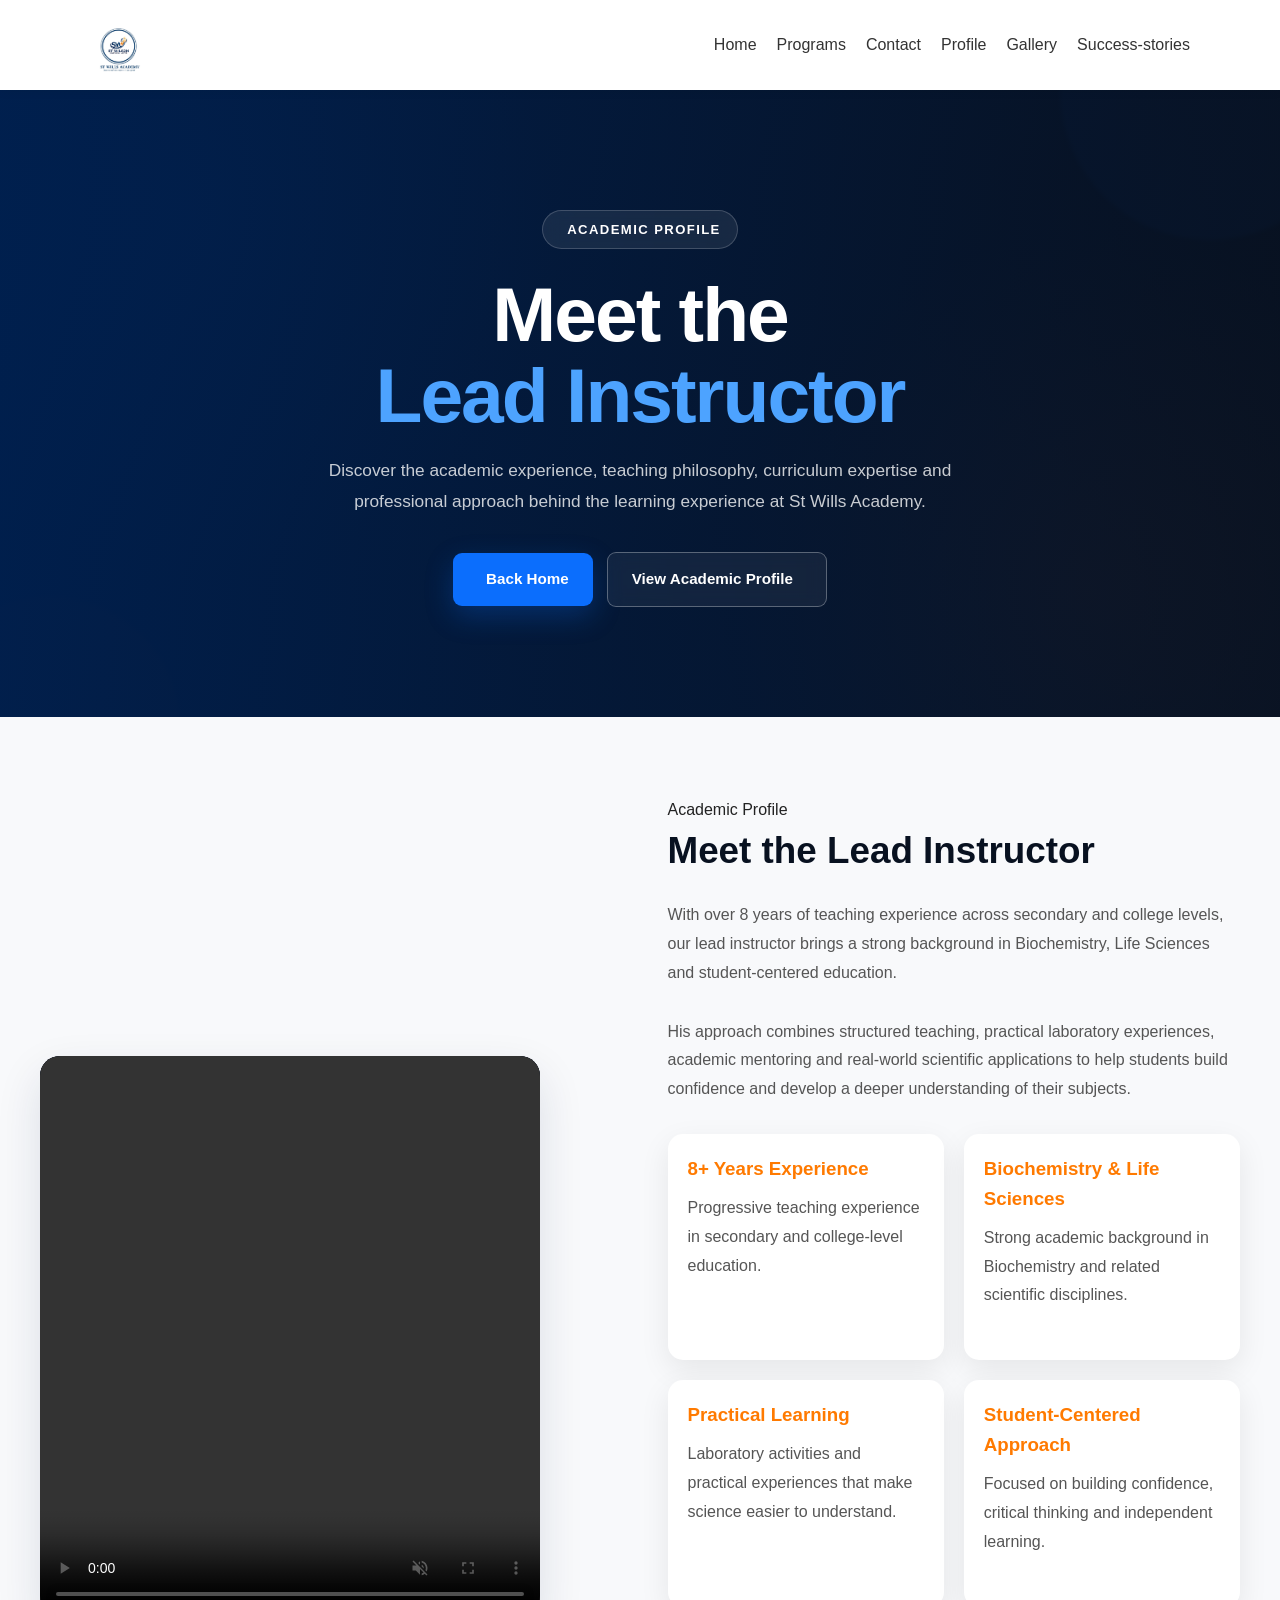
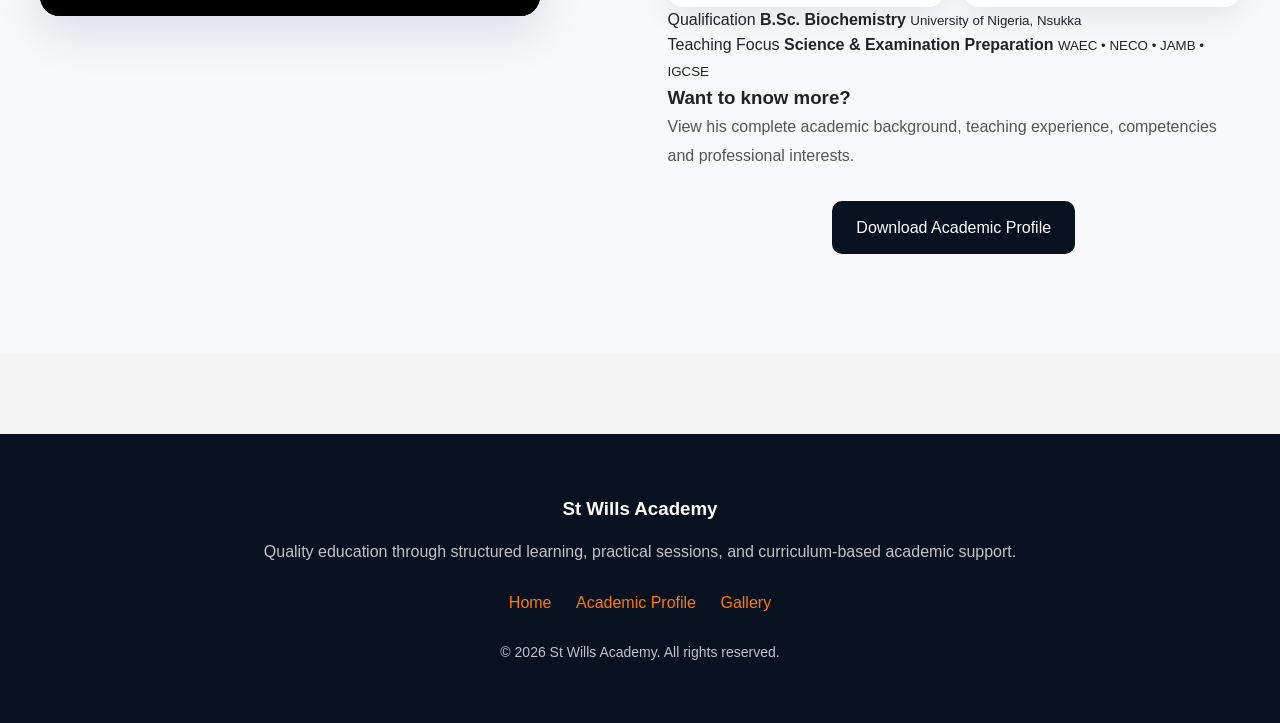
==== commit de3ff1ef: "Updated academic profile instuctor section" ====
--- a/pages/academic-profile.html
+++ b/pages/academic-profile.html
@@ -63,57 +63,112 @@
           </a>
 
           <a href="#academic-profile" class="profile-btn-secondary">
-            View Profile
+            View Academic Profile
             <i class="fa-solid fa-arrow-down"></i>
           </a>
         </div>
       </div>
     </section>
     <!-- Instructor Section -->
-    <section class="instructor-section">
+    <section class="instructor-section" id="academic-profile">
       <div class="instructor-container">
-        <div class="instructor-image">
-          <img src="../images/academic-profile.jpg" alt="Lead Instructor" />
+        <!-- Instructor Video -->
+        <div class="profile-media">
+          <video autoplay muted loop playsinline controls preload="metadata">
+            <source src="../video/academic-instructor.mp4" type="video/mp4" />
+            Your browser does not support the video tag.
+          </video>
         </div>
+
+        <!-- Instructor Information -->
         <div class="instructor-content">
+          <span class="section-tag"> Academic Profile </span>
+
           <h2>Meet the Lead Instructor</h2>
-          <p>
-            With years of experience in both online and offline tutouring, we
-            provide quality academic guidance for students preparing for WAEC,
-            JAMB,IGCSE, and other British curriculum examinations.
+
+          <p class="instructor-intro">
+            With over 8 years of teaching experience across secondary and
+            college levels, our lead instructor brings a strong background in
+            Biochemistry, Life Sciences and student-centered education.
           </p>
+
+          <p class="instructor-description">
+            His approach combines structured teaching, practical laboratory
+            experiences, academic mentoring and real-world scientific
+            applications to help students build confidence and develop a deeper
+            understanding of their subjects.
+          </p>
+
+          <!-- Instructor Highlights -->
           <div class="instructor-highlights">
             <div class="highlight-card">
-              <h3>IGCSE Support</h3>
+              <h3>8+ Years Experience</h3>
               <p>
-                Comprehensive preparation for British curriculum examinations.
+                Progressive teaching experience in secondary and college-level
+                education.
               </p>
             </div>
+
             <div class="highlight-card">
-              <h3>Online & Physical Tutorials</h3>
-              <p>Flexible learning options tailored for student.</p>
+              <h3>Biochemistry & Life Sciences</h3>
+              <p>
+                Strong academic background in Biochemistry and related
+                scientific disciplines.
+              </p>
             </div>
+
             <div class="highlight-card">
-              <h3>Exam Preparation</h3>
-              <p>Focused coaching for WAEC,JAMB, and international exams.</p>
+              <h3>Practical Learning</h3>
+              <p>
+                Laboratory activities and practical experiences that make
+                science easier to understand.
+              </p>
             </div>
+
             <div class="highlight-card">
-              <h3>Student-Centered Learning</h3>
-
+              <h3>Student-Centered Approach</h3>
               <p>
-                Our teaching approach focuses on building confidence, critical
-                thinking, and long-term academic excellence through personalized
-                guidance and practical engagement.
+                Focused on building confidence, critical thinking and
+                independent learning.
               </p>
             </div>
           </div>
-          <a
-            href="../assets/academic-profile.pdf"
-            class="profile-btn"
-            target="_blank"
-          >
-            Download Academic Profile</a
-          >
+
+          <!-- Academic Credentials -->
+          <div class="academic-credentials">
+            <div class="credential-item">
+              <span class="credential-label">Qualification</span>
+              <strong>B.Sc. Biochemistry</strong>
+              <small>University of Nigeria, Nsukka</small>
+            </div>
+
+            <div class="credential-item">
+              <span class="credential-label">Teaching Focus</span>
+              <strong>Science & Examination Preparation</strong>
+              <small>WAEC • NECO • JAMB • IGCSE</small>
+            </div>
+          </div>
+
+          <!-- Download Profile -->
+          <div class="profile-download">
+            <div>
+              <h3>Want to know more?</h3>
+              <p>
+                View his complete academic background, teaching experience,
+                competencies and professional interests.
+              </p>
+            </div>
+
+            <a
+              href="../assets/academic-profile.pdf"
+              class="profile-btn"
+              target="_blank"
+              rel="noopener"
+            >
+              <i class="fa-solid fa-file-arrow-down"></i>
+              Download Academic Profile
+            </a>
+          </div>
         </div>
       </div>
     </section>
--- a/css/style.css
+++ b/css/style.css
@@ -431,35 +431,71 @@
 /* INSTRUCTOR LAYOUT */
 
 .instructor-container {
+  max-width: 1200px;
+  margin: 0 auto;
+
+  display: grid;
+  grid-template-columns: 0.85fr 1.15fr;
+
+  gap: 55px;
+
+  align-items: center;
+}
+/* =========================================================
+   INSTRUCTOR PROFILE MEDIA
+========================================================= */
+
+.profile-media {
+  width: 100%;
+  max-width: 500px;
+  height: 560px;
+
   display: flex;
-  flex-direction: column;
-
-  gap: 40px;
-
-  max-width: 1200px;
-  margin: auto;
-}
-
-.instructor-image {
-  width: 100%;
-}
-
-.instructor-image img {
-  width: 100%;
-
-  max-width: 500px;
-
-  height: auto;
-
+  align-items: center;
+  justify-content: center;
+
+  overflow: hidden;
+
+  border-radius: 20px;
+
+  background: #081120;
+
+  box-shadow: 0 18px 45px rgba(0, 31, 77, 0.12);
+}
+
+.profile-media video {
   display: block;
 
-  margin: auto;
-
-  border-radius: 20px;
-
-  object-fit: cover;
-}
-
+  width: 100%;
+  height: 100%;
+
+  object-fit: contain;
+  object-position: center;
+
+  background: #081120;
+}
+@media (max-width: 900px) {
+  .instructor-container {
+    grid-template-columns: 1fr;
+    gap: 40px;
+  }
+
+  .profile-media {
+    max-width: 430px;
+    height: 540px;
+    margin: 0 auto;
+  }
+}
+@media (max-width: 600px) {
+  .profile-media {
+    width: 100%;
+    max-width: 360px;
+    height: 500px;
+    margin: 0 auto;
+
+    border-radius: 18px;
+  }
+}
 .instructor-content {
   width: 100%;
 }
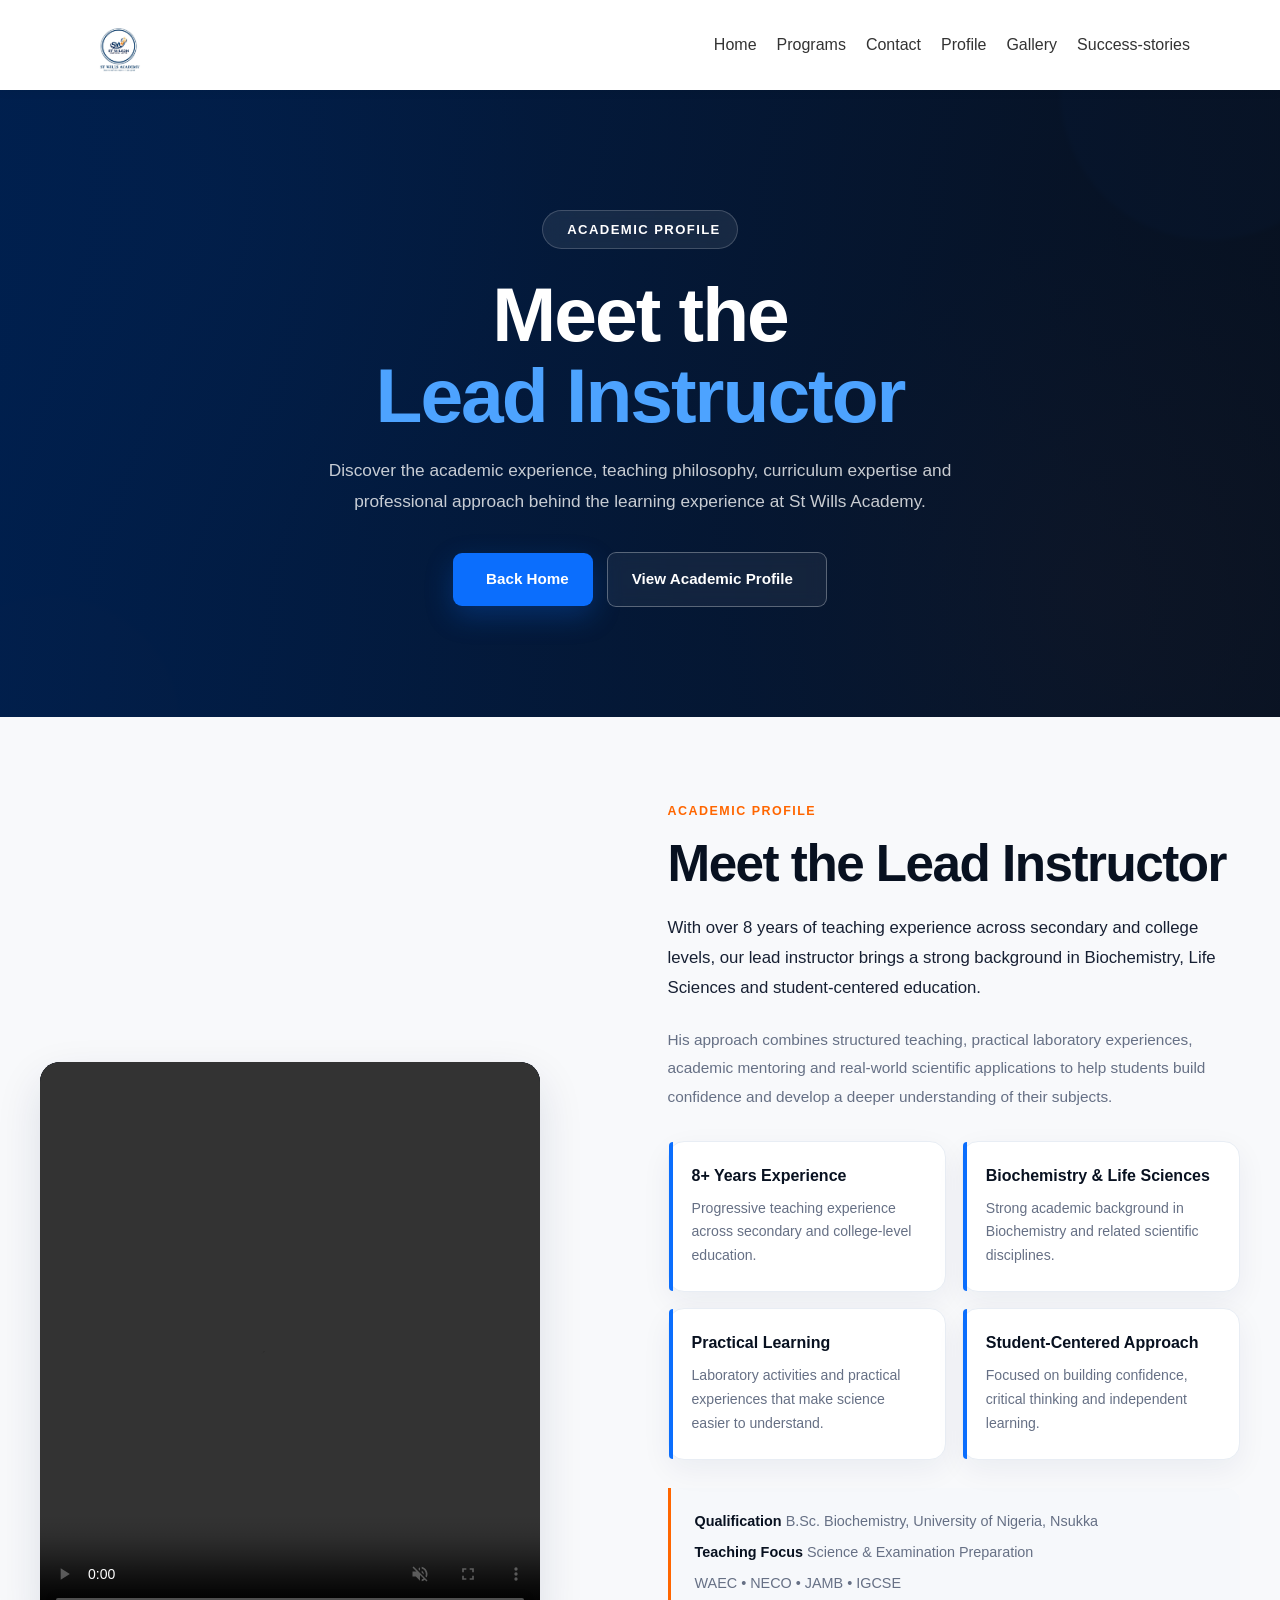
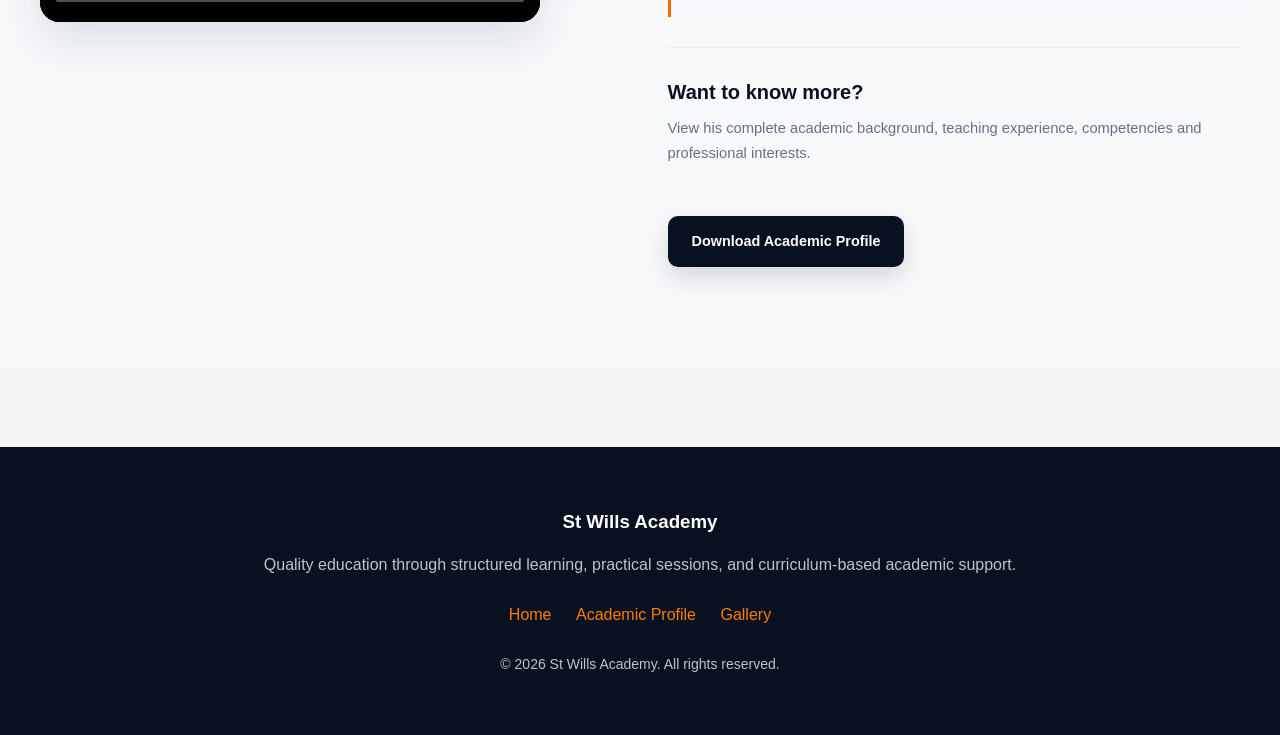
==== commit 52bd2f48: "Refine academic profile section" ====
--- a/pages/academic-profile.html
+++ b/pages/academic-profile.html
@@ -82,7 +82,7 @@
 
         <!-- Instructor Information -->
         <div class="instructor-content">
-          <span class="section-tag"> Academic Profile </span>
+          <span>Academic Profile</span>
 
           <h2>Meet the Lead Instructor</h2>
 
@@ -104,8 +104,8 @@
             <div class="highlight-card">
               <h3>8+ Years Experience</h3>
               <p>
-                Progressive teaching experience in secondary and college-level
-                education.
+                Progressive teaching experience across secondary and
+                college-level education.
               </p>
             </div>
 
@@ -134,38 +134,35 @@
             </div>
           </div>
 
-          <!-- Academic Credentials -->
-          <div class="academic-credentials">
-            <div class="credential-item">
-              <span class="credential-label">Qualification</span>
-              <strong>B.Sc. Biochemistry</strong>
-              <small>University of Nigeria, Nsukka</small>
-            </div>
+          <!-- Academic Details -->
+          <div class="instructor-details">
+            <p>
+              <strong>Qualification</strong>
+              B.Sc. Biochemistry, University of Nigeria, Nsukka
+            </p>
 
-            <div class="credential-item">
-              <span class="credential-label">Teaching Focus</span>
-              <strong>Science & Examination Preparation</strong>
-              <small>WAEC • NECO • JAMB • IGCSE</small>
-            </div>
+            <p>
+              <strong>Teaching Focus</strong>
+              Science & Examination Preparation
+            </p>
+
+            <p>WAEC • NECO • JAMB • IGCSE</p>
           </div>
 
-          <!-- Download Profile -->
-          <div class="profile-download">
-            <div>
-              <h3>Want to know more?</h3>
-              <p>
-                View his complete academic background, teaching experience,
-                competencies and professional interests.
-              </p>
-            </div>
+          <div class="instructor-cta">
+            <h3>Want to know more?</h3>
+
+            <p>
+              View his complete academic background, teaching experience,
+              competencies and professional interests.
+            </p>
 
             <a
               href="../assets/academic-profile.pdf"
               class="profile-btn"
+              id="academic-profile"
               target="_blank"
-              rel="noopener"
             >
-              <i class="fa-solid fa-file-arrow-down"></i>
               Download Academic Profile
             </a>
           </div>
--- a/css/style.css
+++ b/css/style.css
@@ -474,7 +474,7 @@
 
   background: #081120;
 }
-@media (max-width: 900px) {
+/* @media (max-width: 900px) {
   .instructor-container {
     grid-template-columns: 1fr;
     gap: 40px;
@@ -495,7 +495,7 @@
 
     border-radius: 18px;
   }
-}
+} */
 .instructor-content {
   width: 100%;
 }
@@ -1451,3 +1451,37 @@
     grid-template-columns: repeat(3, 1fr);
   }
 }
+/* =========================================================
+   ACADEMIC PROFILE - MOBILE FIX
+========================================================= */
+
+@media (max-width: 699px) {
+  .instructor-container {
+    grid-template-columns: 1fr;
+    gap: 35px;
+  }
+
+  .profile-media {
+    width: 100%;
+    max-width: 420px;
+    margin: 0 auto;
+  }
+
+  .profile-media video {
+    width: 100%;
+    height: auto;
+    display: block;
+  }
+
+  .instructor-content {
+    width: 100%;
+  }
+
+  .instructor-content p {
+    line-height: 1.8;
+  }
+
+  .instructor-highlights {
+    grid-template-columns: 1fr;
+  }
+}
--- a/css/academic-profile.css
+++ b/css/academic-profile.css
@@ -281,3 +281,336 @@
     max-width: 280px;
   }
 }
+/* =========================================================
+   ACADEMIC PROFILE
+   PREMIUM INSTRUCTOR CONTENT
+========================================================= */
+
+.instructor-content {
+  position: relative;
+}
+
+/* Small academic label */
+.instructor-content > span:first-child {
+  display: inline-block;
+
+  margin-bottom: 14px;
+
+  color: #ff6600;
+
+  font-size: 0.78rem;
+  font-weight: 800;
+
+  letter-spacing: 1.5px;
+
+  text-transform: uppercase;
+}
+
+/* Main heading */
+.instructor-content h2 {
+  margin: 0 0 22px;
+
+  color: #081120;
+
+  font-size: clamp(2.2rem, 4vw, 3.3rem);
+
+  line-height: 1.08;
+
+  letter-spacing: -1.5px;
+
+  font-weight: 800;
+}
+
+/* Main introduction */
+.instructor-content .instructor-intro {
+  max-width: 680px;
+
+  margin: 0 0 22px;
+
+  color: #172033;
+
+  font-size: 1.05rem;
+
+  line-height: 1.8;
+
+  font-weight: 500;
+}
+
+/* Secondary description */
+.instructor-content .instructor-description {
+  max-width: 700px;
+
+  margin: 0 0 30px;
+
+  color: #667085;
+
+  font-size: 0.96rem;
+
+  line-height: 1.85;
+}
+
+/* =========================================================
+   HIGHLIGHT CARDS
+========================================================= */
+
+.instructor-highlights {
+  display: grid;
+
+  grid-template-columns: repeat(2, 1fr);
+
+  gap: 16px;
+
+  margin-top: 25px;
+}
+
+.highlight-card {
+  position: relative;
+
+  padding: 23px;
+
+  border: 1px solid #e8edf4;
+
+  border-radius: 16px;
+
+  background: #ffffff;
+
+  box-shadow: 0 10px 30px rgba(0, 31, 77, 0.06);
+
+  transition:
+    transform 0.25s ease,
+    box-shadow 0.25s ease,
+    border-color 0.25s ease;
+}
+
+.highlight-card::before {
+  content: "";
+
+  position: absolute;
+
+  top: 0;
+  left: 0;
+
+  width: 4px;
+  height: 100%;
+
+  border-radius: 16px 0 0 16px;
+
+  background: #0b6efd;
+}
+
+.highlight-card:hover {
+  transform: translateY(-4px);
+
+  border-color: #d9e7f8;
+
+  box-shadow: 0 16px 38px rgba(0, 31, 77, 0.1);
+}
+
+.highlight-card h3 {
+  margin: 0 0 10px;
+
+  color: #081120;
+
+  font-size: 1rem;
+
+  line-height: 1.35;
+
+  font-weight: 800;
+}
+
+.highlight-card p {
+  margin: 0;
+
+  color: #667085;
+
+  font-size: 0.88rem;
+
+  line-height: 1.7;
+}
+
+/* =========================================================
+   ACADEMIC DETAILS
+========================================================= */
+
+.instructor-details {
+  margin-top: 28px;
+
+  padding: 22px 24px;
+
+  border-left: 3px solid #ff6600;
+
+  border-radius: 0 14px 14px 0;
+
+  background: #f6f8fb;
+}
+
+.instructor-details p {
+  margin: 0 0 8px;
+
+  color: #667085;
+
+  font-size: 0.9rem;
+
+  line-height: 1.6;
+}
+
+.instructor-details p:last-child {
+  margin-bottom: 0;
+}
+
+.instructor-details strong {
+  color: #081120;
+
+  font-weight: 800;
+}
+
+/* =========================================================
+   CTA
+========================================================= */
+
+.instructor-cta {
+  margin-top: 30px;
+
+  padding-top: 28px;
+
+  border-top: 1px solid #e8edf4;
+}
+
+.instructor-cta h3 {
+  margin: 0 0 8px;
+
+  color: #081120;
+
+  font-size: 1.25rem;
+
+  font-weight: 800;
+}
+
+.instructor-cta p {
+  max-width: 650px;
+
+  margin: 0 0 20px;
+
+  color: #667085;
+
+  font-size: 0.92rem;
+
+  line-height: 1.7;
+}
+
+/* Premium CV button */
+.instructor-cta .profile-btn {
+  display: inline-flex;
+
+  align-items: center;
+  justify-content: center;
+
+  padding: 14px 24px;
+
+  border-radius: 10px;
+
+  background: #081120;
+
+  color: #ffffff;
+
+  text-decoration: none;
+
+  font-size: 0.9rem;
+
+  font-weight: 700;
+
+  box-shadow: 0 10px 25px rgba(8, 17, 32, 0.15);
+
+  transition:
+    transform 0.25s ease,
+    background 0.25s ease,
+    box-shadow 0.25s ease;
+}
+
+.instructor-cta .profile-btn:hover {
+  transform: translateY(-3px);
+
+  background: #0b6efd;
+
+  color: #ffffff;
+
+  box-shadow: 0 14px 30px rgba(11, 110, 253, 0.2);
+}
+
+/* =========================================================
+   TABLET
+========================================================= */
+
+@media (max-width: 900px) {
+  .instructor-highlights {
+    gap: 14px;
+  }
+
+  .highlight-card {
+    padding: 20px;
+  }
+}
+
+/* =========================================================
+   MOBILE
+========================================================= */
+
+@media (max-width: 699px) {
+  .instructor-content > span:first-child {
+    margin-bottom: 10px;
+
+    font-size: 0.74rem;
+
+    letter-spacing: 1.2px;
+  }
+
+  .instructor-content h2 {
+    margin-bottom: 18px;
+
+    font-size: 2.25rem;
+
+    line-height: 1.1;
+
+    letter-spacing: -1px;
+  }
+
+  .instructor-content .instructor-intro {
+    font-size: 0.96rem;
+
+    line-height: 1.75;
+  }
+
+  .instructor-content .instructor-description {
+    font-size: 0.9rem;
+
+    line-height: 1.75;
+  }
+
+  .instructor-highlights {
+    grid-template-columns: 1fr;
+
+    gap: 14px;
+
+    margin-top: 22px;
+  }
+
+  .highlight-card {
+    padding: 20px;
+  }
+
+  .instructor-details {
+    margin-top: 22px;
+
+    padding: 18px 20px;
+  }
+
+  .instructor-cta {
+    margin-top: 25px;
+
+    padding-top: 24px;
+  }
+
+  .instructor-cta .profile-btn {
+    width: 100%;
+  }
+}
